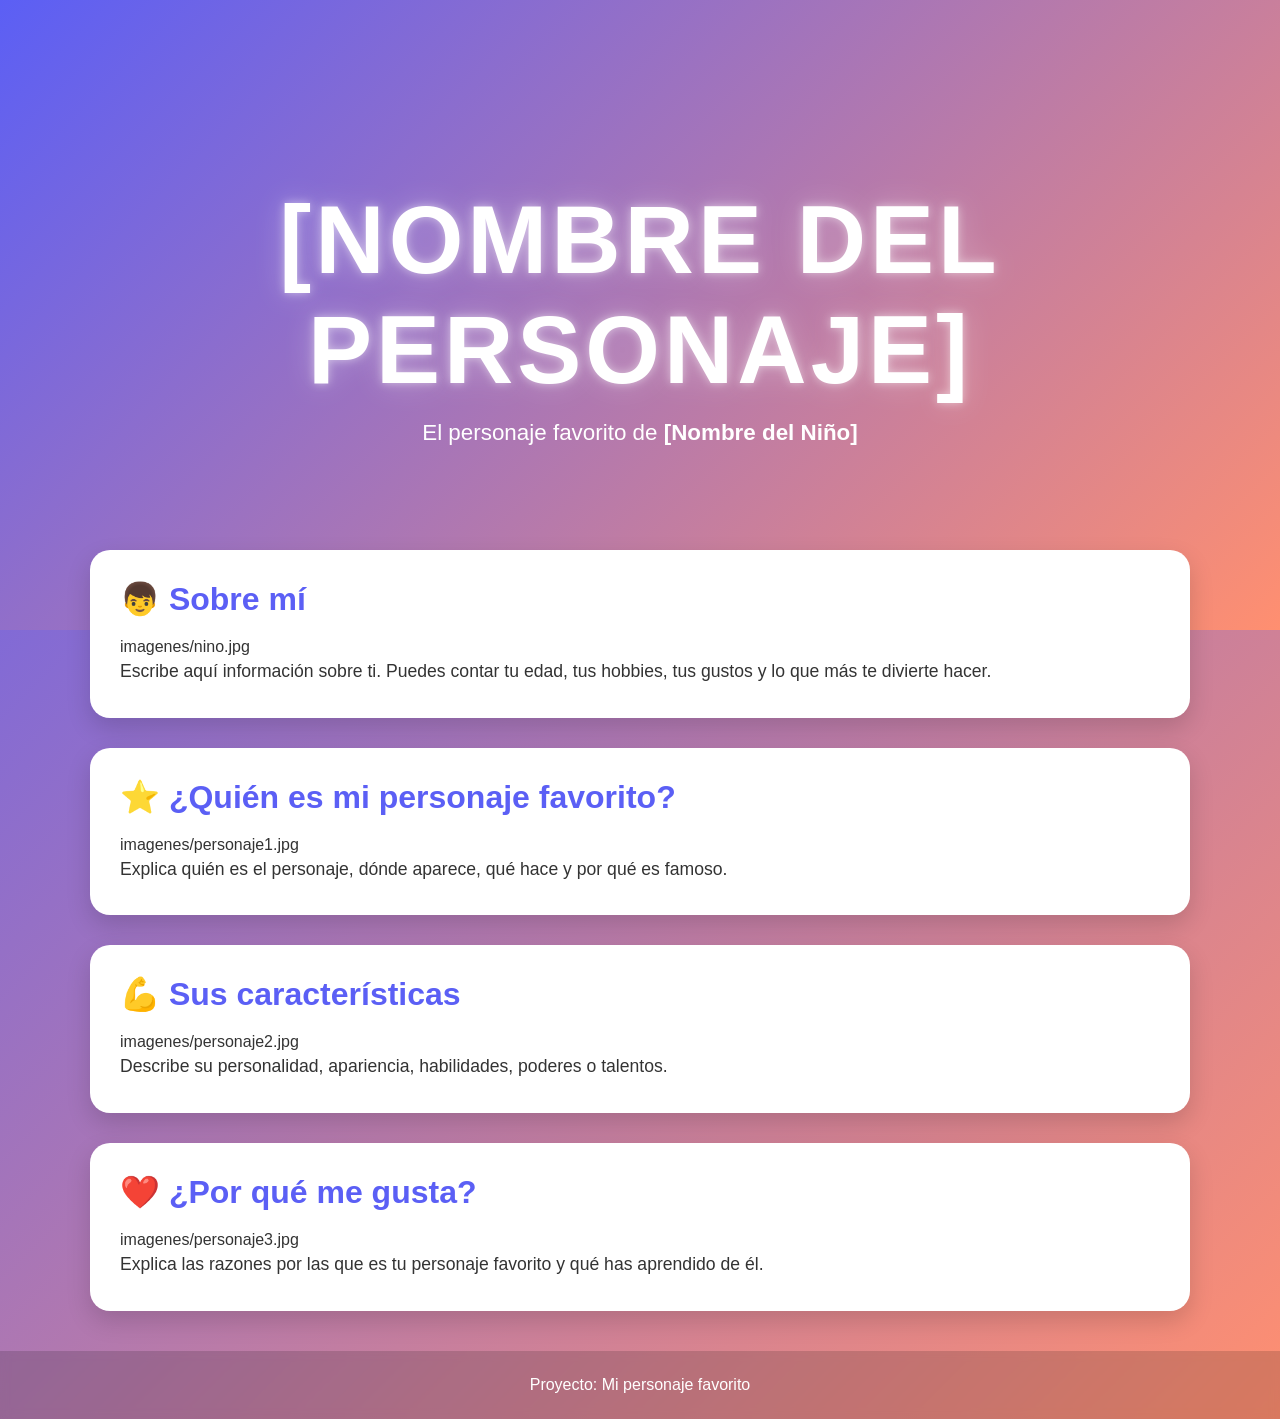
==== docs/personajeFavorito/index.html @ 1b4f7e31 "Automated update" ====
<!DOCTYPE html>
<html lang="es">

<head>
    <meta charset="UTF-8">
    <meta name="viewport" content="width=device-width, initial-scale=1.0">
    <title>[Nombre del Personaje]</title>
    <link rel="stylesheet" href="style.css">
</head>

<body>

    <header class="hero">
        <div class="hero-content">
            <h1>[NOMBRE DEL PERSONAJE]</h1>
            <p>El personaje favorito de <strong>[Nombre del Niño]</strong></p>
        </div>
    </header>

    <main>

        <section class="card">
            <h2>👦 Sobre mí</h2>
            imagenes/nino.jpg

            <p>
                Escribe aquí información sobre ti.
                Puedes contar tu edad, tus hobbies,
                tus gustos y lo que más te divierte hacer.
            </p>
        </section>

        <section class="card">
            <h2>⭐ ¿Quién es mi personaje favorito?</h2>
            imagenes/personaje1.jpg

            <p>
                Explica quién es el personaje, dónde aparece,
                qué hace y por qué es famoso.
            </p>
        </section>

        <section class="card">
            <h2>💪 Sus características</h2>
            imagenes/personaje2.jpg

            <p>
                Describe su personalidad, apariencia,
                habilidades, poderes o talentos.
            </p>
        </section>

        <section class="card">
            <h2>❤️ ¿Por qué me gusta?</h2>
            imagenes/personaje3.jpg

            <p>
                Explica las razones por las que es tu personaje favorito
                y qué has aprendido de él.
            </p>
        </section>

    </main>

    <footer>
        <p>Proyecto: Mi personaje favorito</p>
    </footer>

</body>

</html>
---- docs/personajeFavorito/style.css ----
/*======================================
  PALETA DE COLORES
======================================*/
:root {
    --color-primario: #5b5ff5;
    --color-secundario: #ff8f70;
}

/*======================================
  CONFIGURACIÓN GENERAL
======================================*/
* {
    margin: 0;
    padding: 0;
    box-sizing: border-box;
}

body {
    font-family: "Segoe UI", Arial, sans-serif;

    background: linear-gradient(
        135deg,
        var(--color-primario),
        var(--color-secundario)
    );

    min-height: 100vh;
    color: #333;
}

/*======================================
  HERO
======================================*/
.hero {
    height: 70vh;

    display: flex;
    justify-content: center;
    align-items: center;

    text-align: center;

    background: linear-gradient(
        135deg,
        var(--color-primario),
        var(--color-secundario)
    );

    color: white;
}

.hero-content {
    animation: aparecer 1.5s ease;
}

.hero h1 {
    font-size: clamp(3rem, 8vw, 6rem);
    letter-spacing: 4px;
    text-transform: uppercase;

    text-shadow:
        0 0 10px rgba(255,255,255,.5),
        0 0 30px rgba(255,255,255,.3);

    animation: flotar 3s ease-in-out infinite;
}

.hero p {
    font-size: 1.4rem;
    margin-top: 15px;
}

/*======================================
  CONTENEDOR
======================================*/
main {
    width: 90%;
    max-width: 1100px;

    margin: -80px auto 40px;
}

/*======================================
  TARJETAS
======================================*/
.card {
    background: white;

    margin-bottom: 30px;
    padding: 30px;

    border-radius: 20px;

    box-shadow: 0 10px 25px rgba(0,0,0,.15);

    transition: .3s;
}

.card:hover {
    transform: translateY(-8px);
}

.card h2 {
    color: var(--color-primario);
    margin-bottom: 20px;
    font-size: 2rem;
}

.card img {
    width: 100%;
    max-width: 450px;

    display: block;
    margin: 20px auto;

    border-radius: 15px;

    transition: .4s;
}

.card img:hover {
    transform: scale(1.05);
}

.card p {
    font-size: 1.1rem;
    line-height: 1.8;
}

/*======================================
  FOOTER
======================================*/
footer {
    text-align: center;

    padding: 25px;

    color: white;

    background: rgba(0,0,0,.15);

    backdrop-filter: blur(5px);
}

/*======================================
  ANIMACIONES
======================================*/
@keyframes aparecer {
    from {
        opacity: 0;
        transform: translateY(40px);
    }

    to {
        opacity: 1;
        transform: translateY(0);
    }
}

@keyframes flotar {
    0% {
        transform: translateY(0);
    }

    50% {
        transform: translateY(-10px);
    }

    100% {
        transform: translateY(0);
    }
}

/*======================================
  RESPONSIVE
======================================*/
@media (max-width: 768px) {

    .hero {
        height: 55vh;
    }

    .hero p {
        font-size: 1rem;
    }

    .card {
        padding: 20px;
    }

    .card h2 {
        font-size: 1.5rem;
    }
}
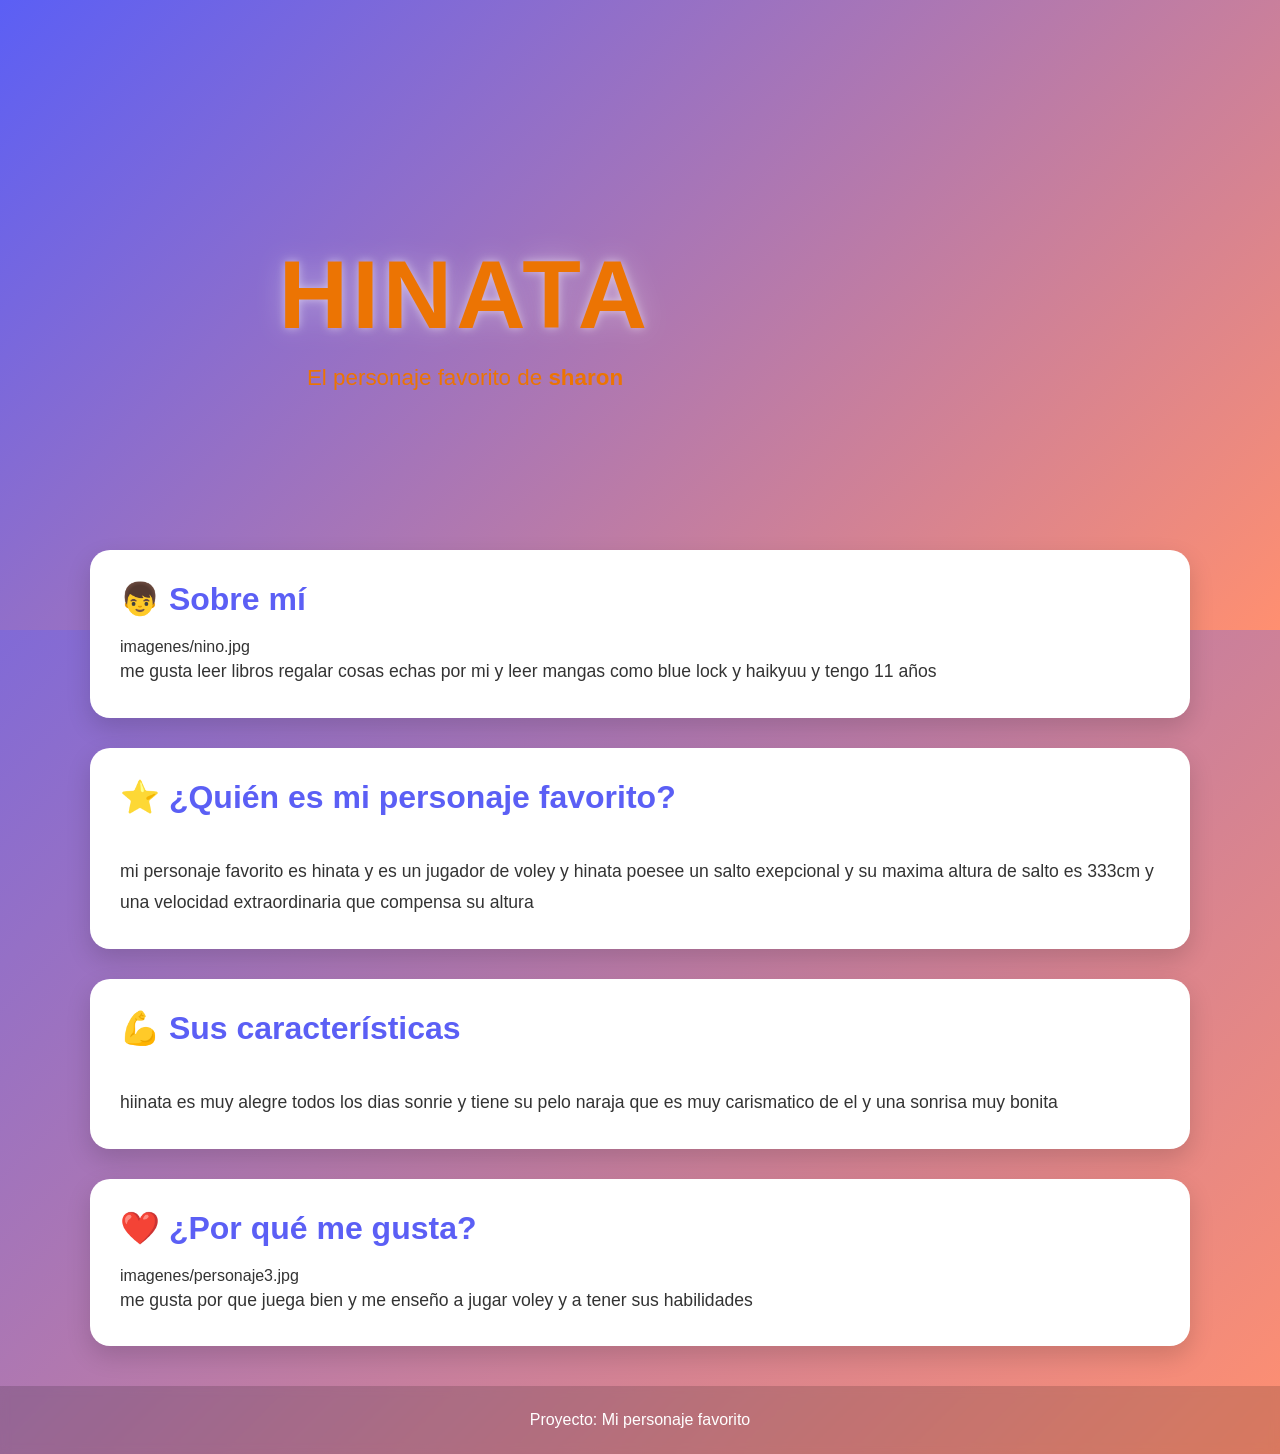
==== commit 4504f210: "hinata" ====
--- a/docs/personajeFavorito/index.html
+++ b/docs/personajeFavorito/index.html
@@ -12,9 +12,12 @@
 
     <header class="hero">
         <div class="hero-content">
-            <h1>[NOMBRE DEL PERSONAJE]</h1>
-            <p>El personaje favorito de <strong>[Nombre del Niño]</strong></p>
+            <h1>hinata
+            </h1>
+            <p>El personaje favorito de <strong>sharon
+            </strong></p>
         </div>
+        <img style="width:350px" src="https://imgs.search.brave.com/F4V5WDn1bFR1_xurF9nAqIIdiO7Tregv0XYxPLHbfng/rs:fit:860:0:0:0/g:ce/aHR0cHM6Ly9nYmFp/a2UtaW1hZ2UuY2Ru/LmJjZWJvcy5jb20v/NThlZTNkNmQ1NWZi/YjJmYjQzMTY3ODVl/NDcwMzM3YTQ0NjIz/MDlmNzc2NmMvNThl/ZTNkNmQ1NWZiYjJm/YjQzMTY3ODVlNDcw/MzM3YTQ0NjIzMDlm/Nzc2NmNfdXJsP3gt/YmNlLXByb2Nlc3M9/aW1hZ2UvZm9ybWF0/LGZfYXV0by9yZXNp/emUsbV9sZml0LGhf/NDAwLGxpbWl0XzE" alt="">
     </header>
 
     <main>
@@ -24,29 +27,30 @@
             imagenes/nino.jpg
 
             <p>
-                Escribe aquí información sobre ti.
-                Puedes contar tu edad, tus hobbies,
-                tus gustos y lo que más te divierte hacer.
+                me gusta leer libros regalar cosas echas por mi y leer mangas 
+                como blue lock y haikyuu y tengo 11 años
             </p>
         </section>
 
         <section class="card">
             <h2>⭐ ¿Quién es mi personaje favorito?</h2>
-            imagenes/personaje1.jpg
+            <img src="https://imgs.search.brave.com/RWB8U6p7cOpuqVfcT1epgg0cX4EETMcWtkH-T9LGpLM/rs:fit:0:180:1:0/g:ce/aHR0cHM6Ly93YWxs/cGFwZXJzLmNvbS9p/bWFnZXMvdGh1bWJu/YWlsL2hpbmF0YS1h/bmQta2FnZXlhbWEt/aGFpa3l1dS1kZXNr/dG9wLTFmNncyd2N4/cXRvNXc1bjQuanBn" alt="">
 
             <p>
-                Explica quién es el personaje, dónde aparece,
-                qué hace y por qué es famoso.
+                mi personaje favorito es hinata y es un jugador de voley y hinata poesee
+                un salto exepcional y su maxima altura de salto es 333cm y una velocidad 
+                extraordinaria que compensa su altura
             </p>
         </section>
 
         <section class="card">
             <h2>💪 Sus características</h2>
-            imagenes/personaje2.jpg
+            <img src="" alt="">
 
             <p>
-                Describe su personalidad, apariencia,
-                habilidades, poderes o talentos.
+                hiinata es muy alegre todos los dias sonrie y tiene 
+                su pelo naraja que es muy carismatico de el y una sonrisa muy bonita
+                
             </p>
         </section>
 
@@ -55,8 +59,8 @@
             imagenes/personaje3.jpg
 
             <p>
-                Explica las razones por las que es tu personaje favorito
-                y qué has aprendido de él.
+                me gusta por que juega bien y me enseño a jugar voley
+                y a tener sus habilidades
             </p>
         </section>
 
--- a/docs/personajeFavorito/style.css
+++ b/docs/personajeFavorito/style.css
@@ -46,7 +46,7 @@
         var(--color-secundario)
     );
 
-    color: white;
+    color: rgb(236, 116, 3);
 }
 
 .hero-content {
